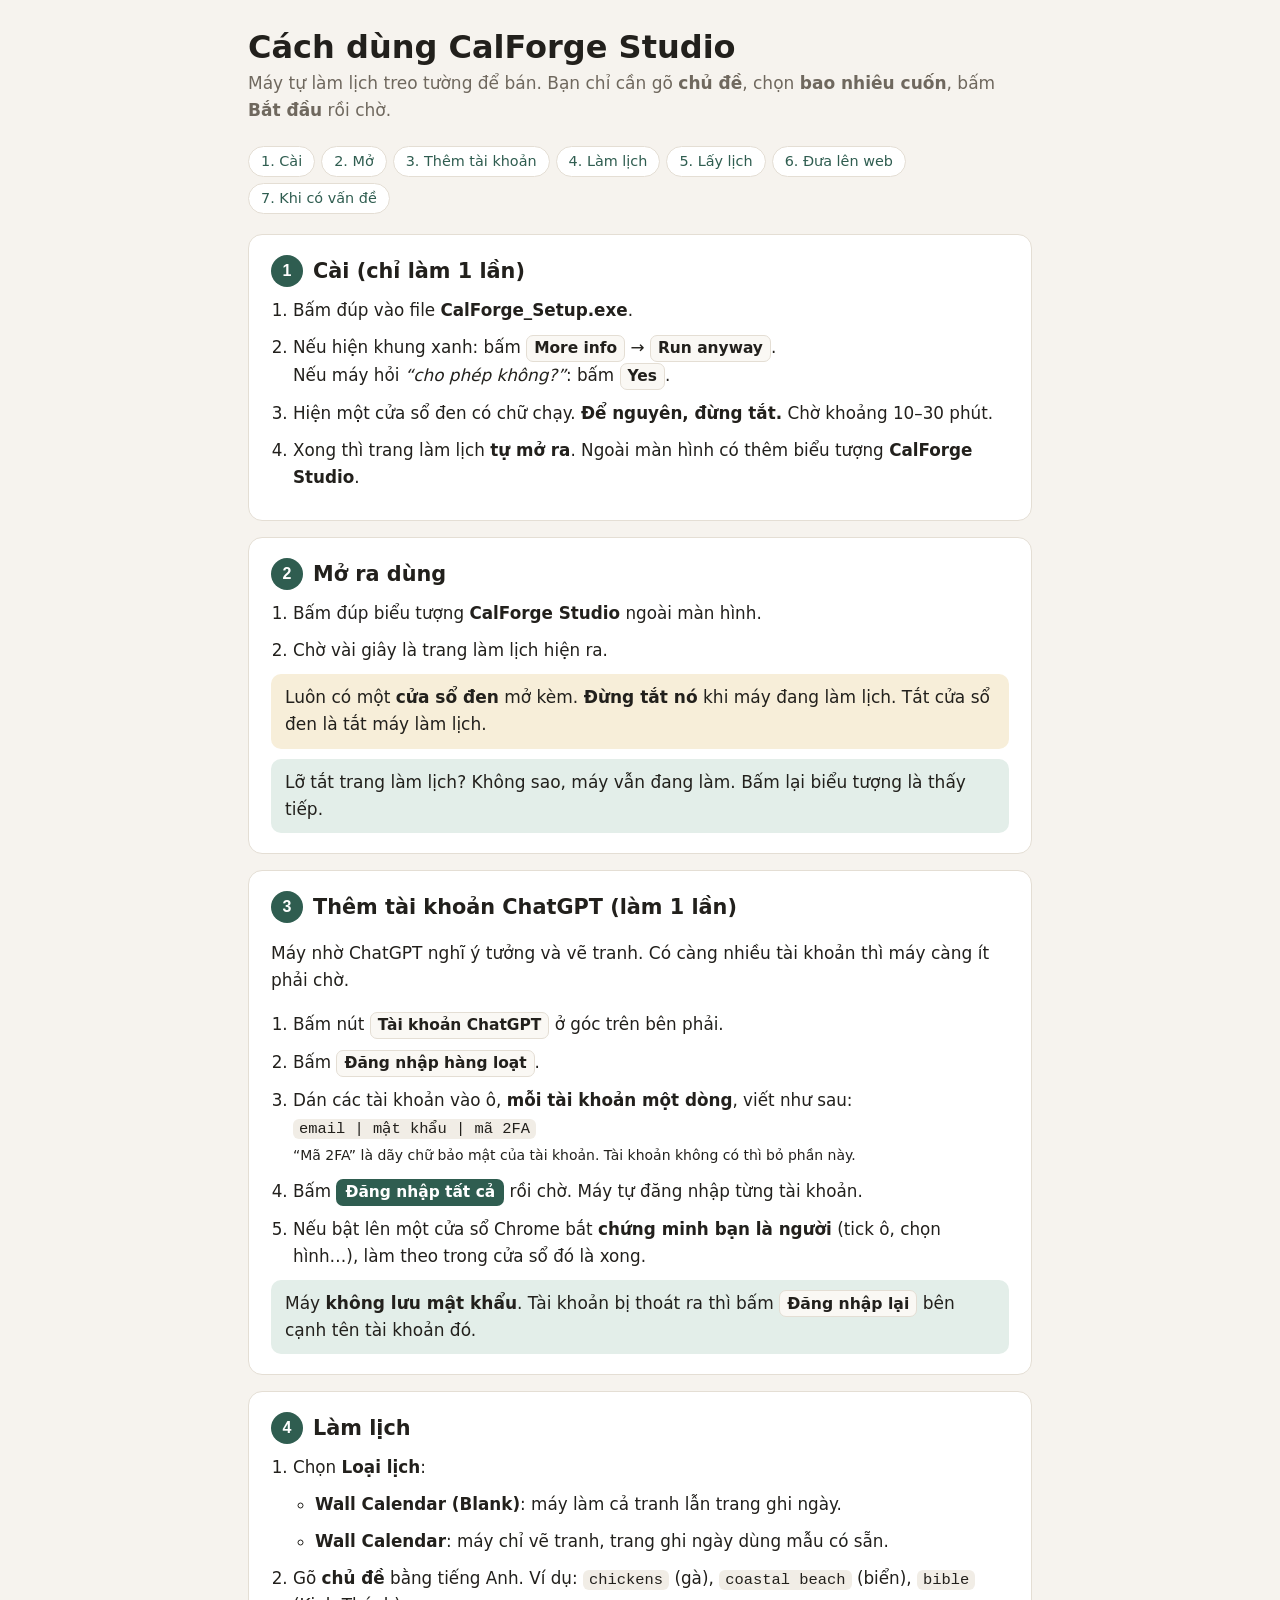
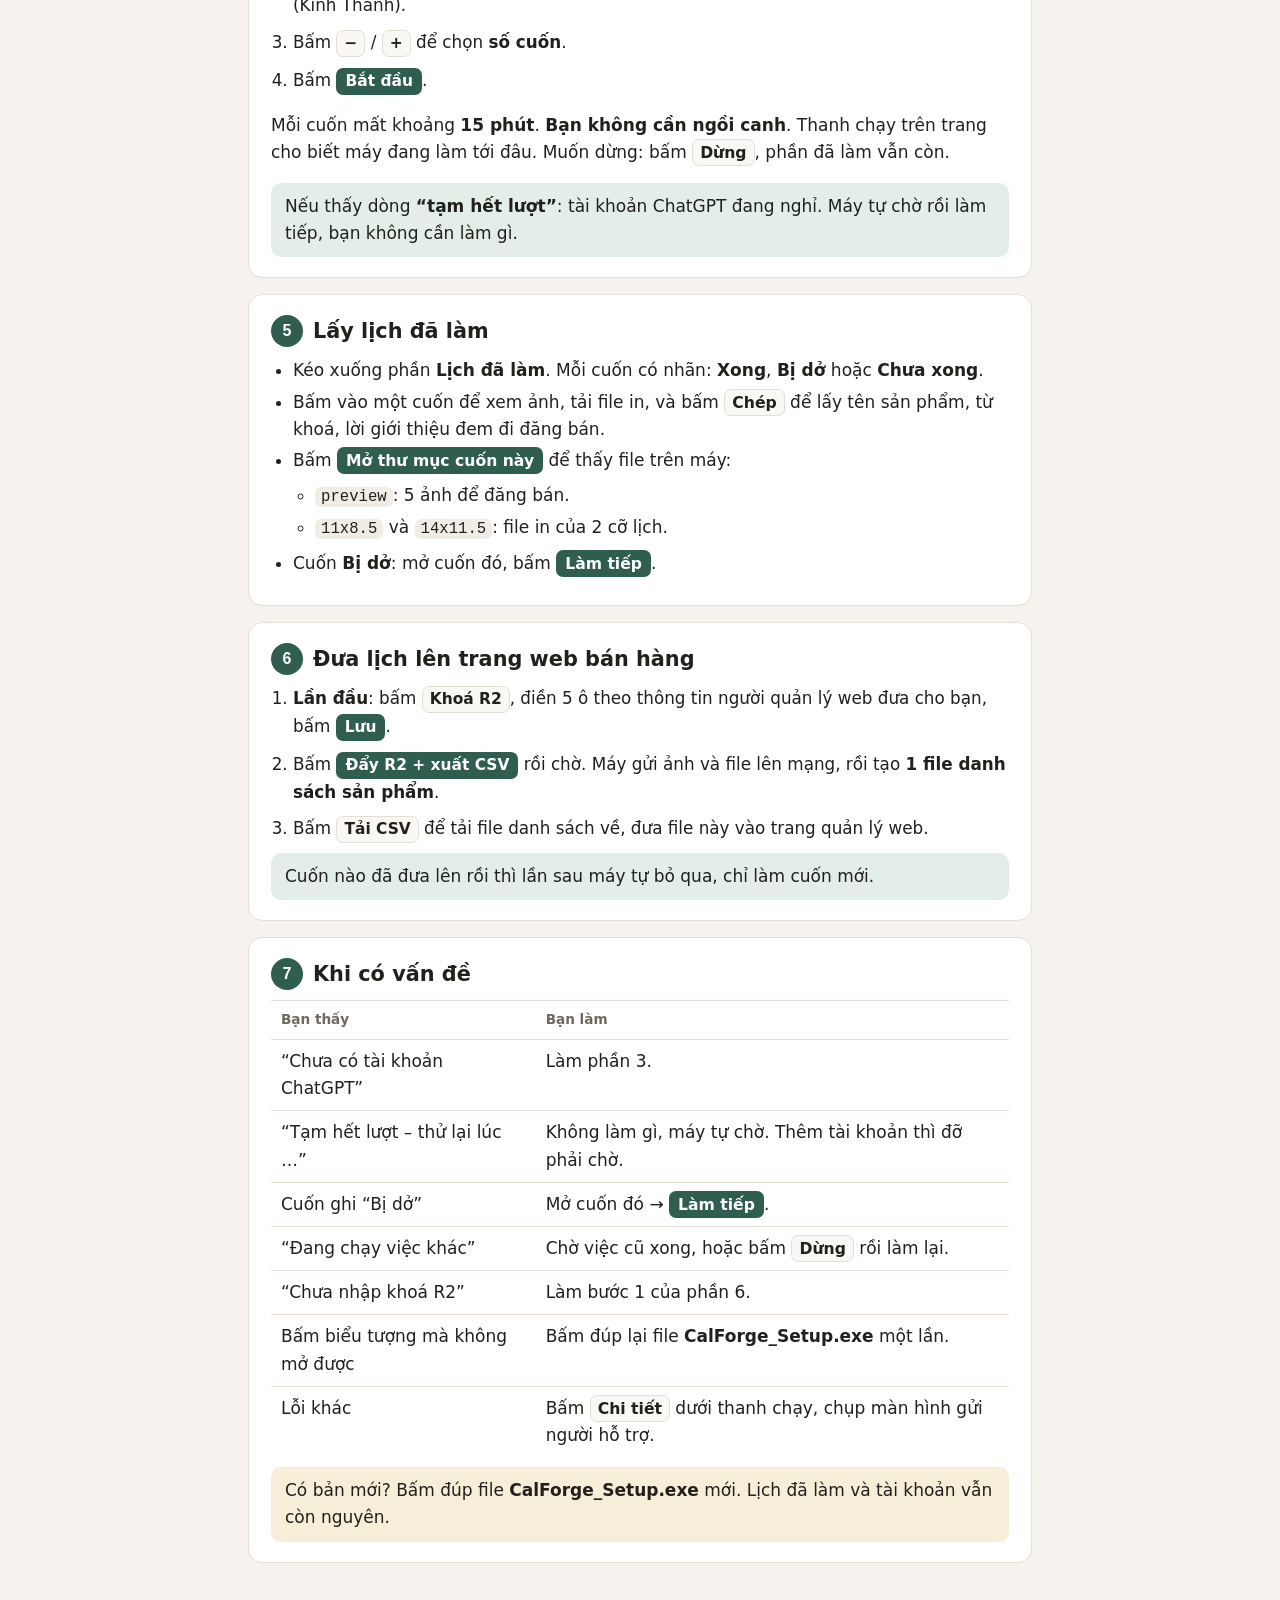
==== HUONG_DAN.html @ 466642b0 "feat: add Wall Calendar product, R2/CSV export, bulk login and installer - Split projects/ by produc" ====
<!DOCTYPE html>
<html lang="vi">
<head>
<meta charset="UTF-8">
<meta name="viewport" content="width=device-width, initial-scale=1">
<title>Hướng dẫn CalForge Studio</title>
<style>
  :root { --bg:#f6f3ee; --card:#fff; --line:#e4ded4; --text:#22201c; --muted:#6f685e; --green:#2f5d50; --soft:#e3eee9;
          --warn:#f7eed9; --bad:#b2412f; }
  * { box-sizing:border-box; }
  body { margin:0; background:var(--bg); color:var(--text); font:17px/1.6 "Segoe UI", system-ui, sans-serif; }
  main { max-width:820px; margin:0 auto; padding:28px 18px 80px; }
  h1 { font:700 2rem "Segoe UI", system-ui, sans-serif; margin:0 0 4px; }
  h2 { font:700 1.3rem "Segoe UI", system-ui, sans-serif; margin:0 0 10px; display:flex; align-items:center; gap:10px; }
  .n { display:inline-grid; place-items:center; width:32px; height:32px; border-radius:50%; background:var(--green);
       color:#fff; font:600 1rem "Segoe UI", sans-serif; flex:none; }
  .lead { color:var(--muted); margin:0 0 22px; }
  section { background:var(--card); border:1px solid var(--line); border-radius:14px; padding:20px 22px; margin:0 0 16px; }
  ol, ul { padding-left:22px; margin:8px 0; }
  li { margin:4px 0; }
  ol.big li { margin:10px 0; font-size:1.05rem; }
  b.btn { display:inline-block; padding:1px 9px; border-radius:7px; background:var(--green); color:#fff; font-weight:600;
          font-size:.92em; white-space:nowrap; }
  b.ui { display:inline-block; padding:0 7px; border:1px solid var(--line); border-radius:7px; background:#faf8f4;
         font-weight:600; font-size:.92em; white-space:nowrap; }
  code { background:#f1ede6; padding:1px 6px; border-radius:6px; font-size:.92em; }
  .tip { background:var(--soft); border-radius:10px; padding:10px 14px; margin-top:10px; }
  .warn { background:var(--warn); border-radius:10px; padding:10px 14px; margin-top:10px; }
  table { width:100%; border-collapse:collapse; margin-top:6px; }
  td, th { text-align:left; padding:8px 10px; border-top:1px solid var(--line); vertical-align:top; }
  th { color:var(--muted); font-size:.85rem; font-weight:600; }
  nav { display:flex; flex-wrap:wrap; gap:6px; margin:0 0 20px; }
  nav a { color:var(--green); text-decoration:none; background:var(--card); border:1px solid var(--line);
          border-radius:999px; padding:3px 12px; font-size:.9rem; }
</style>
</head>
<body>
<main>
  <h1>Cách dùng CalForge Studio</h1>
  <p class="lead">Máy tự làm lịch treo tường để bán. Bạn chỉ cần gõ <b>chủ đề</b>, chọn <b>bao nhiêu cuốn</b>, bấm <b>Bắt đầu</b> rồi chờ.</p>

  <nav>
    <a href="#cai">1. Cài</a><a href="#mo">2. Mở</a><a href="#tk">3. Thêm tài khoản</a>
    <a href="#lam">4. Làm lịch</a><a href="#xem">5. Lấy lịch</a><a href="#dang">6. Đưa lên web</a>
    <a href="#loi">7. Khi có vấn đề</a>
  </nav>

  <section id="cai">
    <h2><span class="n">1</span>Cài (chỉ làm 1 lần)</h2>
    <ol class="big">
      <li>Bấm đúp vào file <b>CalForge_Setup.exe</b>.</li>
      <li>Nếu hiện khung xanh: bấm <b class="ui">More info</b> → <b class="ui">Run anyway</b>.<br>
          Nếu máy hỏi <i>“cho phép không?”</i>: bấm <b class="ui">Yes</b>.</li>
      <li>Hiện một cửa sổ đen có chữ chạy. <b>Để nguyên, đừng tắt.</b> Chờ khoảng 10–30 phút.</li>
      <li>Xong thì trang làm lịch <b>tự mở ra</b>. Ngoài màn hình có thêm biểu tượng <b>CalForge Studio</b>.</li>
    </ol>
  </section>

  <section id="mo">
    <h2><span class="n">2</span>Mở ra dùng</h2>
    <ol class="big">
      <li>Bấm đúp biểu tượng <b>CalForge Studio</b> ngoài màn hình.</li>
      <li>Chờ vài giây là trang làm lịch hiện ra.</li>
    </ol>
    <div class="warn">Luôn có một <b>cửa sổ đen</b> mở kèm. <b>Đừng tắt nó</b> khi máy đang làm lịch. Tắt cửa sổ đen là tắt máy làm lịch.</div>
    <div class="tip">Lỡ tắt trang làm lịch? Không sao, máy vẫn đang làm. Bấm lại biểu tượng là thấy tiếp.</div>
  </section>

  <section id="tk">
    <h2><span class="n">3</span>Thêm tài khoản ChatGPT (làm 1 lần)</h2>
    <p>Máy nhờ ChatGPT nghĩ ý tưởng và vẽ tranh. Có càng nhiều tài khoản thì máy càng ít phải chờ.</p>
    <ol class="big">
      <li>Bấm nút <b class="ui">Tài khoản ChatGPT</b> ở góc trên bên phải.</li>
      <li>Bấm <b class="ui">Đăng nhập hàng loạt</b>.</li>
      <li>Dán các tài khoản vào ô, <b>mỗi tài khoản một dòng</b>, viết như sau:<br>
          <code>email | mật khẩu | mã 2FA</code><br>
          <small>“Mã 2FA” là dãy chữ bảo mật của tài khoản. Tài khoản không có thì bỏ phần này.</small></li>
      <li>Bấm <b class="btn">Đăng nhập tất cả</b> rồi chờ. Máy tự đăng nhập từng tài khoản.</li>
      <li>Nếu bật lên một cửa sổ Chrome bắt <b>chứng minh bạn là người</b> (tick ô, chọn hình…), làm theo trong cửa sổ đó là xong.</li>
    </ol>
    <div class="tip">Máy <b>không lưu mật khẩu</b>. Tài khoản bị thoát ra thì bấm <b class="ui">Đăng nhập lại</b> bên cạnh tên tài khoản đó.</div>
  </section>

  <section id="lam">
    <h2><span class="n">4</span>Làm lịch</h2>
    <ol class="big">
      <li>Chọn <b>Loại lịch</b>:
        <ul>
          <li><b>Wall Calendar (Blank)</b>: máy làm cả tranh lẫn trang ghi ngày.</li>
          <li><b>Wall Calendar</b>: máy chỉ vẽ tranh, trang ghi ngày dùng mẫu có sẵn.</li>
        </ul></li>
      <li>Gõ <b>chủ đề</b> bằng tiếng Anh. Ví dụ: <code>chickens</code> (gà), <code>coastal beach</code> (biển), <code>bible</code> (Kinh Thánh).</li>
      <li>Bấm <b class="ui">−</b> / <b class="ui">+</b> để chọn <b>số cuốn</b>.</li>
      <li>Bấm <b class="btn">Bắt đầu</b>.</li>
    </ol>
    <p>Mỗi cuốn mất khoảng <b>15 phút</b>. <b>Bạn không cần ngồi canh</b>. Thanh chạy trên trang cho biết máy đang làm tới đâu.
       Muốn dừng: bấm <b class="ui">Dừng</b>, phần đã làm vẫn còn.</p>
    <div class="tip">Nếu thấy dòng <b>“tạm hết lượt”</b>: tài khoản ChatGPT đang nghỉ. Máy tự chờ rồi làm tiếp, bạn không cần làm gì.</div>
  </section>

  <section id="xem">
    <h2><span class="n">5</span>Lấy lịch đã làm</h2>
    <ul>
      <li>Kéo xuống phần <b>Lịch đã làm</b>. Mỗi cuốn có nhãn: <b>Xong</b>, <b>Bị dở</b> hoặc <b>Chưa xong</b>.</li>
      <li>Bấm vào một cuốn để xem ảnh, tải file in, và bấm <b class="ui">Chép</b> để lấy tên sản phẩm, từ khoá, lời giới thiệu đem đi đăng bán.</li>
      <li>Bấm <b class="btn">Mở thư mục cuốn này</b> để thấy file trên máy:
        <ul>
          <li><code>preview</code>: 5 ảnh để đăng bán.</li>
          <li><code>11x8.5</code> và <code>14x11.5</code>: file in của 2 cỡ lịch.</li>
        </ul></li>
      <li>Cuốn <b>Bị dở</b>: mở cuốn đó, bấm <b class="btn">Làm tiếp</b>.</li>
    </ul>
  </section>

  <section id="dang">
    <h2><span class="n">6</span>Đưa lịch lên trang web bán hàng</h2>
    <ol class="big">
      <li><b>Lần đầu</b>: bấm <b class="ui">Khoá R2</b>, điền 5 ô theo thông tin người quản lý web đưa cho bạn, bấm <b class="btn">Lưu</b>.</li>
      <li>Bấm <b class="btn">Đẩy R2 + xuất CSV</b> rồi chờ. Máy gửi ảnh và file lên mạng, rồi tạo <b>1 file danh sách sản phẩm</b>.</li>
      <li>Bấm <b class="ui">Tải CSV</b> để tải file danh sách về, đưa file này vào trang quản lý web.</li>
    </ol>
    <div class="tip">Cuốn nào đã đưa lên rồi thì lần sau máy tự bỏ qua, chỉ làm cuốn mới.</div>
  </section>

  <section id="loi">
    <h2><span class="n">7</span>Khi có vấn đề</h2>
    <table>
      <tr><th>Bạn thấy</th><th>Bạn làm</th></tr>
      <tr><td>“Chưa có tài khoản ChatGPT”</td><td>Làm phần 3.</td></tr>
      <tr><td>“Tạm hết lượt – thử lại lúc …”</td><td>Không làm gì, máy tự chờ. Thêm tài khoản thì đỡ phải chờ.</td></tr>
      <tr><td>Cuốn ghi “Bị dở”</td><td>Mở cuốn đó → <b class="btn">Làm tiếp</b>.</td></tr>
      <tr><td>“Đang chạy việc khác”</td><td>Chờ việc cũ xong, hoặc bấm <b class="ui">Dừng</b> rồi làm lại.</td></tr>
      <tr><td>“Chưa nhập khoá R2”</td><td>Làm bước 1 của phần 6.</td></tr>
      <tr><td>Bấm biểu tượng mà không mở được</td><td>Bấm đúp lại file <b>CalForge_Setup.exe</b> một lần.</td></tr>
      <tr><td>Lỗi khác</td><td>Bấm <b class="ui">Chi tiết</b> dưới thanh chạy, chụp màn hình gửi người hỗ trợ.</td></tr>
    </table>
    <div class="warn">Có bản mới? Bấm đúp file <b>CalForge_Setup.exe</b> mới. Lịch đã làm và tài khoản vẫn còn nguyên.</div>
  </section>
</main>
</body>
</html>
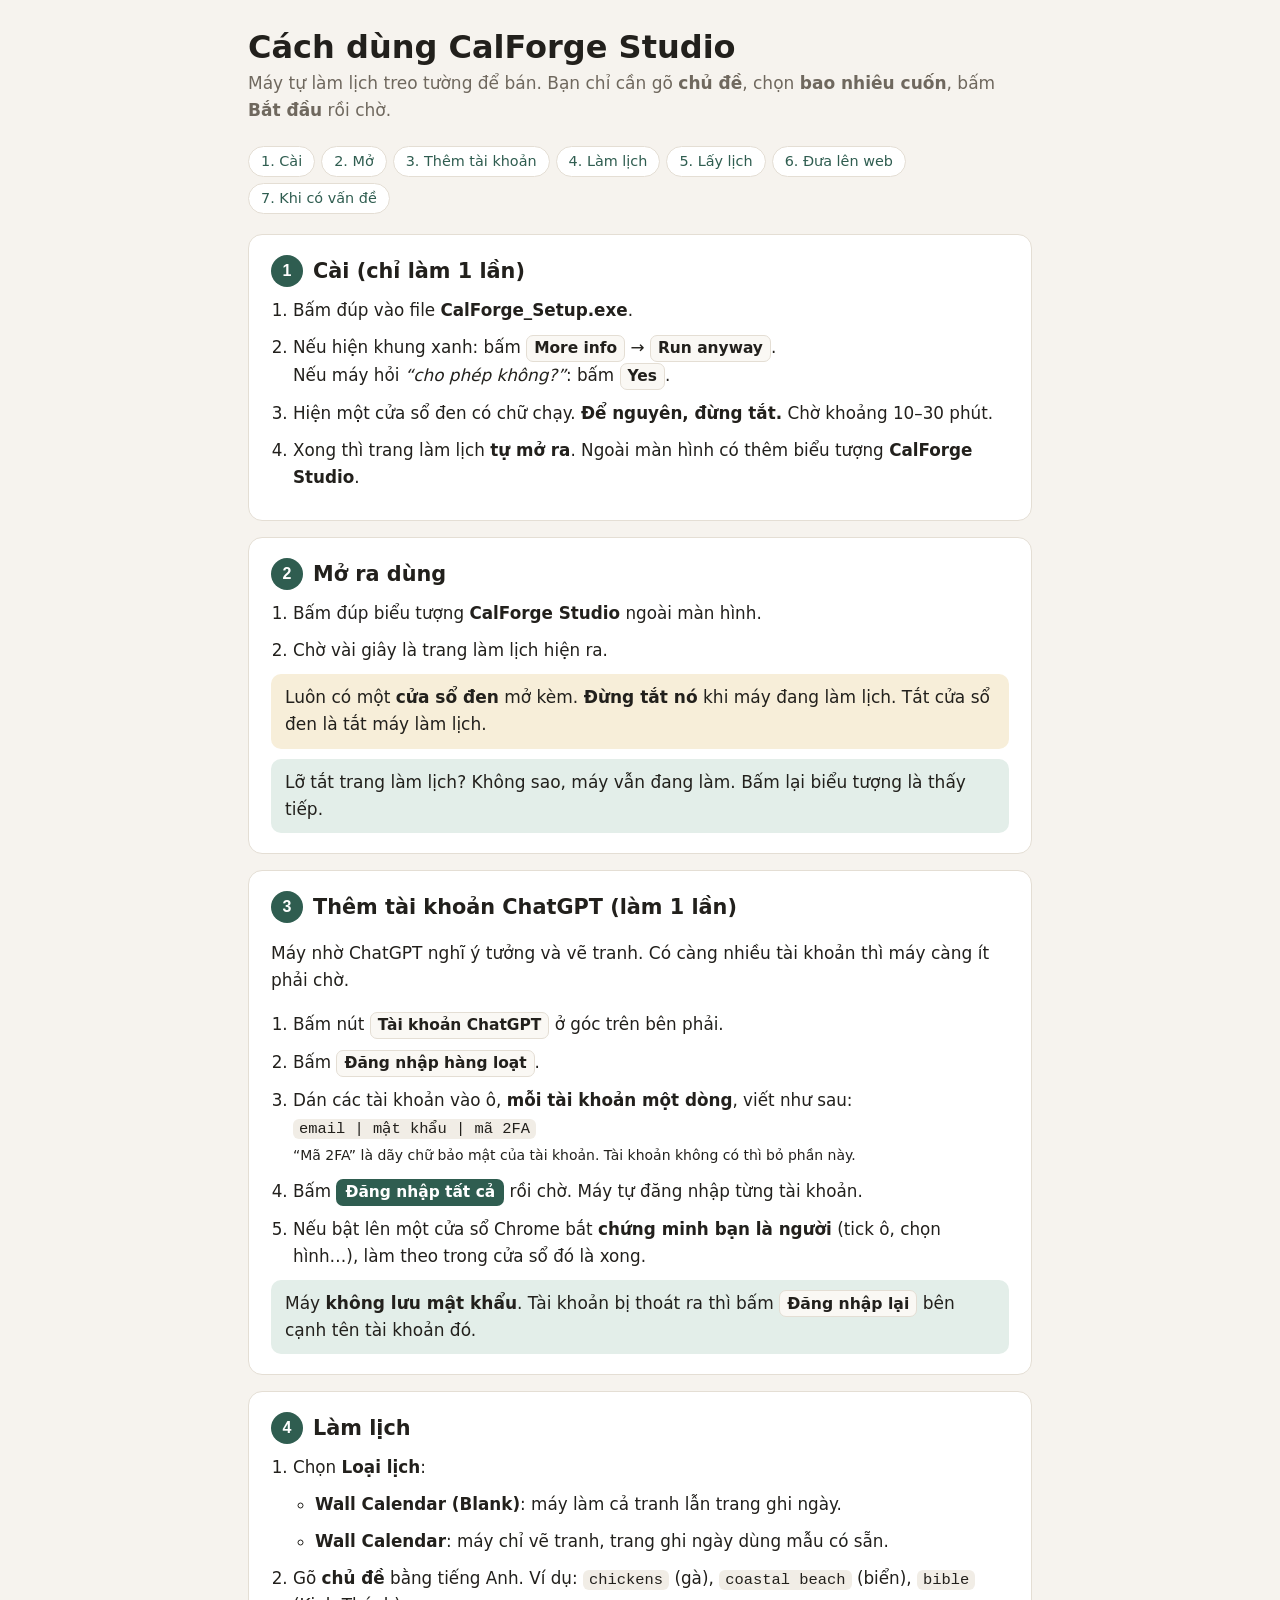
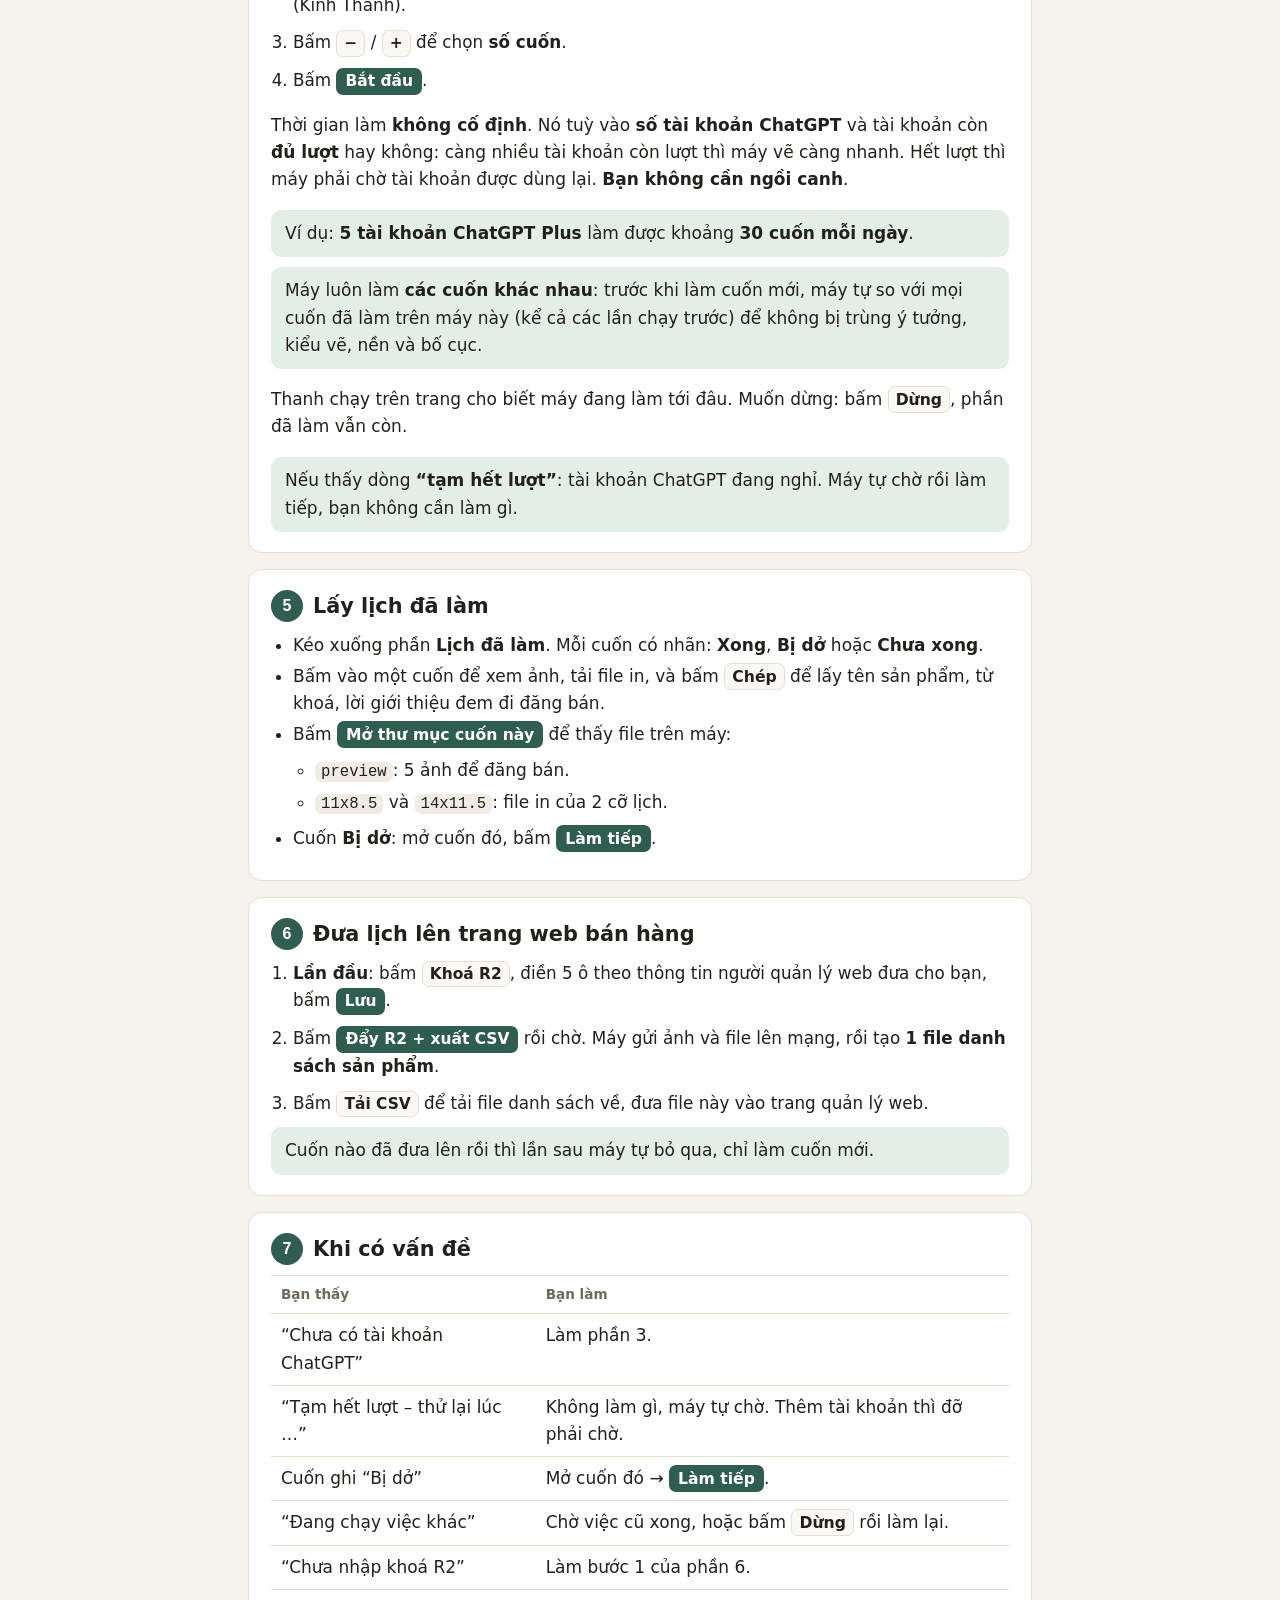
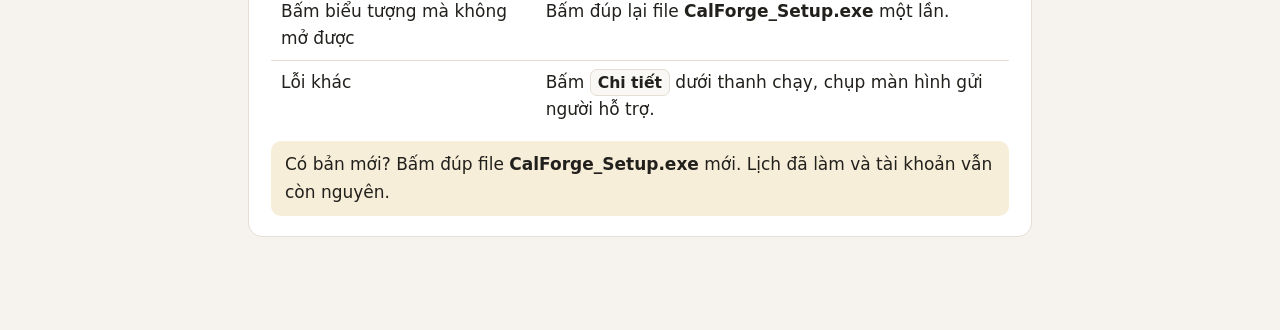
==== commit 3b51f1be: "fix: allow re-login after account deletion, drop Printify from UI, update guide" ====
--- a/HUONG_DAN.html
+++ b/HUONG_DAN.html
@@ -93,7 +93,13 @@
       <li>Bấm <b class="ui">−</b> / <b class="ui">+</b> để chọn <b>số cuốn</b>.</li>
       <li>Bấm <b class="btn">Bắt đầu</b>.</li>
     </ol>
-    <p>Mỗi cuốn mất khoảng <b>15 phút</b>. <b>Bạn không cần ngồi canh</b>. Thanh chạy trên trang cho biết máy đang làm tới đâu.
+    <p>Thời gian làm <b>không cố định</b>. Nó tuỳ vào <b>số tài khoản ChatGPT</b> và tài khoản còn <b>đủ lượt</b> hay không:
+       càng nhiều tài khoản còn lượt thì máy vẽ càng nhanh. Hết lượt thì máy phải chờ tài khoản được dùng lại.
+       <b>Bạn không cần ngồi canh</b>.</p>
+    <div class="tip">Ví dụ: <b>5 tài khoản ChatGPT Plus</b> làm được khoảng <b>30 cuốn mỗi ngày</b>.</div>
+    <div class="tip">Máy luôn làm <b>các cuốn khác nhau</b>: trước khi làm cuốn mới, máy tự so với mọi cuốn đã làm trên máy này
+       (kể cả các lần chạy trước) để không bị trùng ý tưởng, kiểu vẽ, nền và bố cục.</div>
+    <p>Thanh chạy trên trang cho biết máy đang làm tới đâu.
        Muốn dừng: bấm <b class="ui">Dừng</b>, phần đã làm vẫn còn.</p>
     <div class="tip">Nếu thấy dòng <b>“tạm hết lượt”</b>: tài khoản ChatGPT đang nghỉ. Máy tự chờ rồi làm tiếp, bạn không cần làm gì.</div>
   </section>
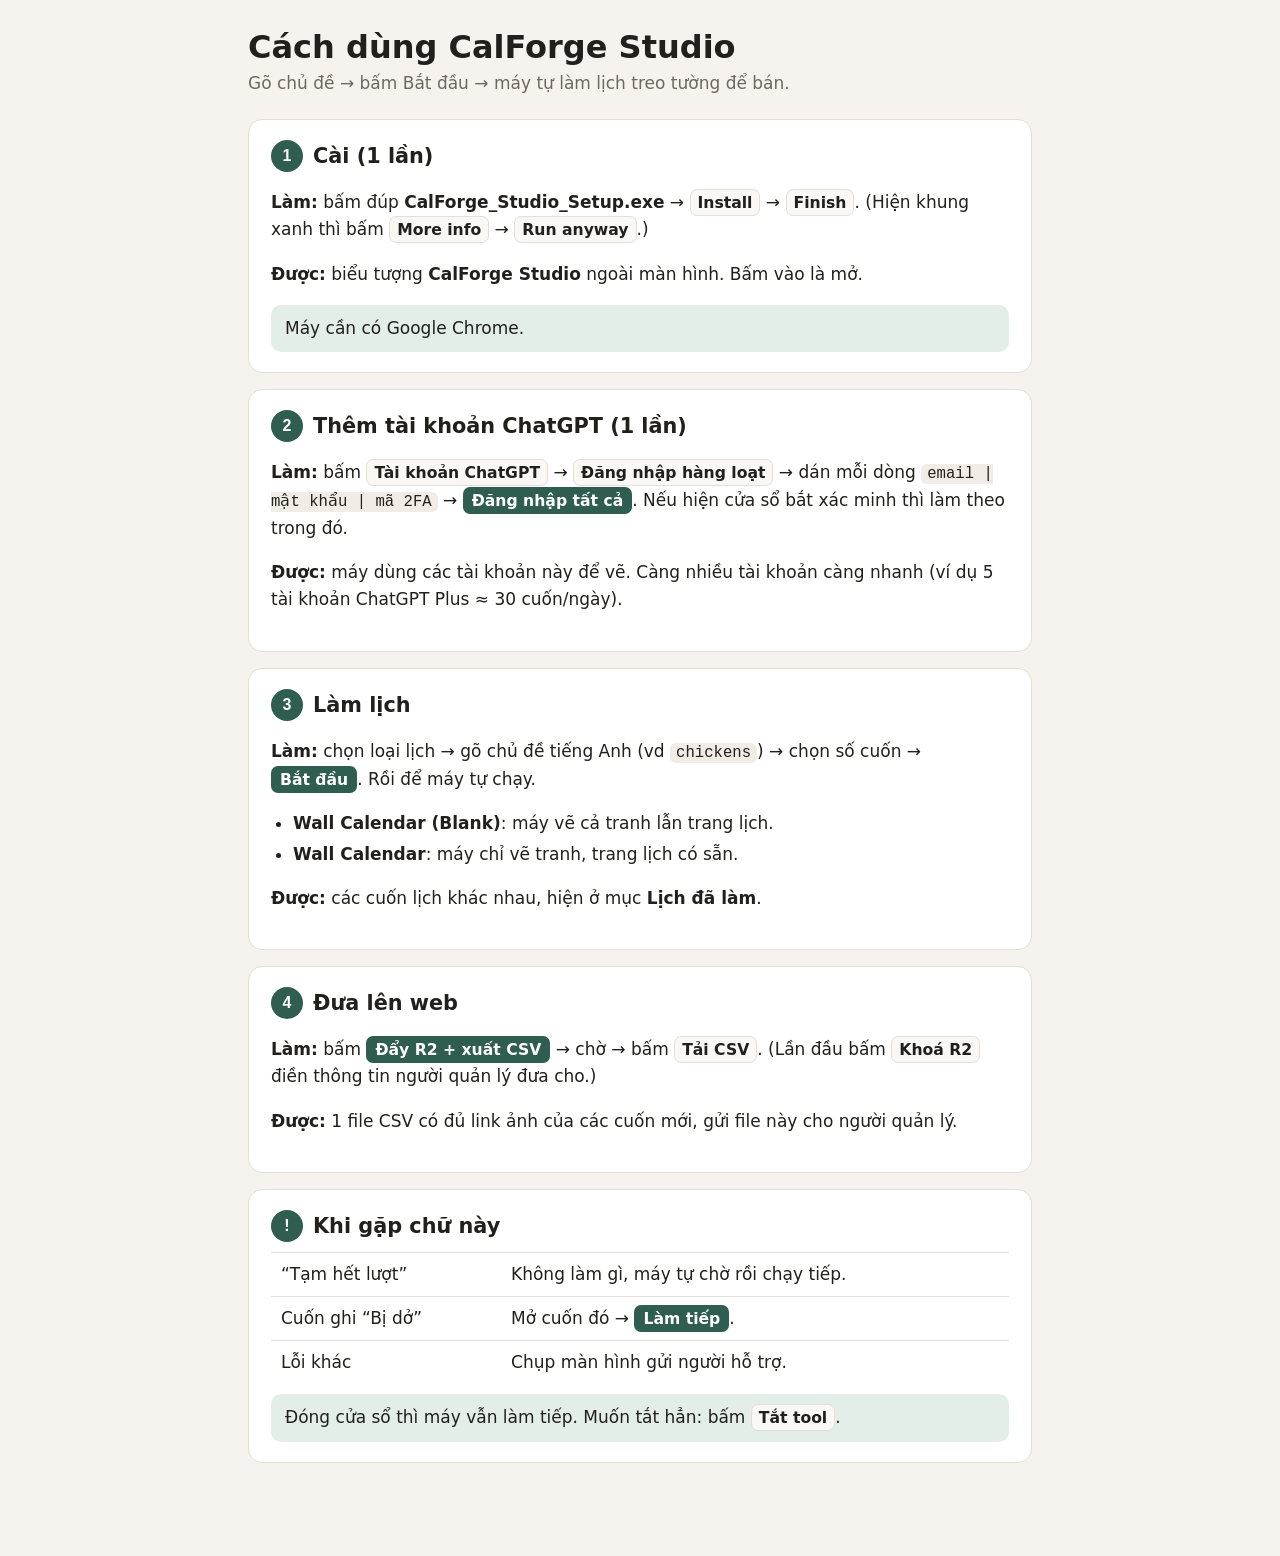
==== commit d919b738: "fix: edit ui" ====
--- a/HUONG_DAN.html
+++ b/HUONG_DAN.html
@@ -37,110 +37,50 @@
 <body>
 <main>
   <h1>Cách dùng CalForge Studio</h1>
-  <p class="lead">Máy tự làm lịch treo tường để bán. Bạn chỉ cần gõ <b>chủ đề</b>, chọn <b>bao nhiêu cuốn</b>, bấm <b>Bắt đầu</b> rồi chờ.</p>
+  <p class="lead">Gõ chủ đề → bấm Bắt đầu → máy tự làm lịch treo tường để bán.</p>
 
-  <nav>
-    <a href="#cai">1. Cài</a><a href="#mo">2. Mở</a><a href="#tk">3. Thêm tài khoản</a>
-    <a href="#lam">4. Làm lịch</a><a href="#xem">5. Lấy lịch</a><a href="#dang">6. Đưa lên web</a>
-    <a href="#loi">7. Khi có vấn đề</a>
-  </nav>
-
-  <section id="cai">
-    <h2><span class="n">1</span>Cài (chỉ làm 1 lần)</h2>
-    <ol class="big">
-      <li>Bấm đúp vào file <b>CalForge_Setup.exe</b>.</li>
-      <li>Nếu hiện khung xanh: bấm <b class="ui">More info</b> → <b class="ui">Run anyway</b>.<br>
-          Nếu máy hỏi <i>“cho phép không?”</i>: bấm <b class="ui">Yes</b>.</li>
-      <li>Hiện một cửa sổ đen có chữ chạy. <b>Để nguyên, đừng tắt.</b> Chờ khoảng 10–30 phút.</li>
-      <li>Xong thì trang làm lịch <b>tự mở ra</b>. Ngoài màn hình có thêm biểu tượng <b>CalForge Studio</b>.</li>
-    </ol>
+  <section>
+    <h2><span class="n">1</span>Cài (1 lần)</h2>
+    <p><b>Làm:</b> bấm đúp <b>CalForge_Studio_Setup.exe</b> → <b class="ui">Install</b> → <b class="ui">Finish</b>.
+       (Hiện khung xanh thì bấm <b class="ui">More info</b> → <b class="ui">Run anyway</b>.)</p>
+    <p><b>Được:</b> biểu tượng <b>CalForge Studio</b> ngoài màn hình. Bấm vào là mở.</p>
+    <div class="tip">Máy cần có Google Chrome.</div>
   </section>
 
-  <section id="mo">
-    <h2><span class="n">2</span>Mở ra dùng</h2>
-    <ol class="big">
-      <li>Bấm đúp biểu tượng <b>CalForge Studio</b> ngoài màn hình.</li>
-      <li>Chờ vài giây là trang làm lịch hiện ra.</li>
-    </ol>
-    <div class="warn">Luôn có một <b>cửa sổ đen</b> mở kèm. <b>Đừng tắt nó</b> khi máy đang làm lịch. Tắt cửa sổ đen là tắt máy làm lịch.</div>
-    <div class="tip">Lỡ tắt trang làm lịch? Không sao, máy vẫn đang làm. Bấm lại biểu tượng là thấy tiếp.</div>
+  <section>
+    <h2><span class="n">2</span>Thêm tài khoản ChatGPT (1 lần)</h2>
+    <p><b>Làm:</b> bấm <b class="ui">Tài khoản ChatGPT</b> → <b class="ui">Đăng nhập hàng loạt</b> → dán mỗi dòng
+       <code>email | mật khẩu | mã 2FA</code> → <b class="btn">Đăng nhập tất cả</b>.
+       Nếu hiện cửa sổ bắt xác minh thì làm theo trong đó.</p>
+    <p><b>Được:</b> máy dùng các tài khoản này để vẽ. Càng nhiều tài khoản càng nhanh
+       (ví dụ 5 tài khoản ChatGPT Plus ≈ 30 cuốn/ngày).</p>
   </section>
 
-  <section id="tk">
-    <h2><span class="n">3</span>Thêm tài khoản ChatGPT (làm 1 lần)</h2>
-    <p>Máy nhờ ChatGPT nghĩ ý tưởng và vẽ tranh. Có càng nhiều tài khoản thì máy càng ít phải chờ.</p>
-    <ol class="big">
-      <li>Bấm nút <b class="ui">Tài khoản ChatGPT</b> ở góc trên bên phải.</li>
-      <li>Bấm <b class="ui">Đăng nhập hàng loạt</b>.</li>
-      <li>Dán các tài khoản vào ô, <b>mỗi tài khoản một dòng</b>, viết như sau:<br>
-          <code>email | mật khẩu | mã 2FA</code><br>
-          <small>“Mã 2FA” là dãy chữ bảo mật của tài khoản. Tài khoản không có thì bỏ phần này.</small></li>
-      <li>Bấm <b class="btn">Đăng nhập tất cả</b> rồi chờ. Máy tự đăng nhập từng tài khoản.</li>
-      <li>Nếu bật lên một cửa sổ Chrome bắt <b>chứng minh bạn là người</b> (tick ô, chọn hình…), làm theo trong cửa sổ đó là xong.</li>
-    </ol>
-    <div class="tip">Máy <b>không lưu mật khẩu</b>. Tài khoản bị thoát ra thì bấm <b class="ui">Đăng nhập lại</b> bên cạnh tên tài khoản đó.</div>
+  <section>
+    <h2><span class="n">3</span>Làm lịch</h2>
+    <p><b>Làm:</b> chọn loại lịch → gõ chủ đề tiếng Anh (vd <code>chickens</code>) → chọn số cuốn → <b class="btn">Bắt đầu</b>. Rồi để máy tự chạy.</p>
+    <ul>
+      <li><b>Wall Calendar (Blank)</b>: máy vẽ cả tranh lẫn trang lịch.</li>
+      <li><b>Wall Calendar</b>: máy chỉ vẽ tranh, trang lịch có sẵn.</li>
+    </ul>
+    <p><b>Được:</b> các cuốn lịch khác nhau, hiện ở mục <b>Lịch đã làm</b>.</p>
   </section>
 
-  <section id="lam">
-    <h2><span class="n">4</span>Làm lịch</h2>
-    <ol class="big">
-      <li>Chọn <b>Loại lịch</b>:
-        <ul>
-          <li><b>Wall Calendar (Blank)</b>: máy làm cả tranh lẫn trang ghi ngày.</li>
-          <li><b>Wall Calendar</b>: máy chỉ vẽ tranh, trang ghi ngày dùng mẫu có sẵn.</li>
-        </ul></li>
-      <li>Gõ <b>chủ đề</b> bằng tiếng Anh. Ví dụ: <code>chickens</code> (gà), <code>coastal beach</code> (biển), <code>bible</code> (Kinh Thánh).</li>
-      <li>Bấm <b class="ui">−</b> / <b class="ui">+</b> để chọn <b>số cuốn</b>.</li>
-      <li>Bấm <b class="btn">Bắt đầu</b>.</li>
-    </ol>
-    <p>Thời gian làm <b>không cố định</b>. Nó tuỳ vào <b>số tài khoản ChatGPT</b> và tài khoản còn <b>đủ lượt</b> hay không:
-       càng nhiều tài khoản còn lượt thì máy vẽ càng nhanh. Hết lượt thì máy phải chờ tài khoản được dùng lại.
-       <b>Bạn không cần ngồi canh</b>.</p>
-    <div class="tip">Ví dụ: <b>5 tài khoản ChatGPT Plus</b> làm được khoảng <b>30 cuốn mỗi ngày</b>.</div>
-    <div class="tip">Máy luôn làm <b>các cuốn khác nhau</b>: trước khi làm cuốn mới, máy tự so với mọi cuốn đã làm trên máy này
-       (kể cả các lần chạy trước) để không bị trùng ý tưởng, kiểu vẽ, nền và bố cục.</div>
-    <p>Thanh chạy trên trang cho biết máy đang làm tới đâu.
-       Muốn dừng: bấm <b class="ui">Dừng</b>, phần đã làm vẫn còn.</p>
-    <div class="tip">Nếu thấy dòng <b>“tạm hết lượt”</b>: tài khoản ChatGPT đang nghỉ. Máy tự chờ rồi làm tiếp, bạn không cần làm gì.</div>
+  <section>
+    <h2><span class="n">4</span>Đưa lên web</h2>
+    <p><b>Làm:</b> bấm <b class="btn">Đẩy R2 + xuất CSV</b> → chờ → bấm <b class="ui">Tải CSV</b>.
+       (Lần đầu bấm <b class="ui">Khoá R2</b> điền thông tin người quản lý đưa cho.)</p>
+    <p><b>Được:</b> 1 file CSV có đủ link ảnh của các cuốn mới, gửi file này cho người quản lý.</p>
   </section>
 
-  <section id="xem">
-    <h2><span class="n">5</span>Lấy lịch đã làm</h2>
-    <ul>
-      <li>Kéo xuống phần <b>Lịch đã làm</b>. Mỗi cuốn có nhãn: <b>Xong</b>, <b>Bị dở</b> hoặc <b>Chưa xong</b>.</li>
-      <li>Bấm vào một cuốn để xem ảnh, tải file in, và bấm <b class="ui">Chép</b> để lấy tên sản phẩm, từ khoá, lời giới thiệu đem đi đăng bán.</li>
-      <li>Bấm <b class="btn">Mở thư mục cuốn này</b> để thấy file trên máy:
-        <ul>
-          <li><code>preview</code>: 5 ảnh để đăng bán.</li>
-          <li><code>11x8.5</code> và <code>14x11.5</code>: file in của 2 cỡ lịch.</li>
-        </ul></li>
-      <li>Cuốn <b>Bị dở</b>: mở cuốn đó, bấm <b class="btn">Làm tiếp</b>.</li>
-    </ul>
-  </section>
-
-  <section id="dang">
-    <h2><span class="n">6</span>Đưa lịch lên trang web bán hàng</h2>
-    <ol class="big">
-      <li><b>Lần đầu</b>: bấm <b class="ui">Khoá R2</b>, điền 5 ô theo thông tin người quản lý web đưa cho bạn, bấm <b class="btn">Lưu</b>.</li>
-      <li>Bấm <b class="btn">Đẩy R2 + xuất CSV</b> rồi chờ. Máy gửi ảnh và file lên mạng, rồi tạo <b>1 file danh sách sản phẩm</b>.</li>
-      <li>Bấm <b class="ui">Tải CSV</b> để tải file danh sách về, đưa file này vào trang quản lý web.</li>
-    </ol>
-    <div class="tip">Cuốn nào đã đưa lên rồi thì lần sau máy tự bỏ qua, chỉ làm cuốn mới.</div>
-  </section>
-
-  <section id="loi">
-    <h2><span class="n">7</span>Khi có vấn đề</h2>
+  <section>
+    <h2><span class="n">!</span>Khi gặp chữ này</h2>
     <table>
-      <tr><th>Bạn thấy</th><th>Bạn làm</th></tr>
-      <tr><td>“Chưa có tài khoản ChatGPT”</td><td>Làm phần 3.</td></tr>
-      <tr><td>“Tạm hết lượt – thử lại lúc …”</td><td>Không làm gì, máy tự chờ. Thêm tài khoản thì đỡ phải chờ.</td></tr>
+      <tr><td>“Tạm hết lượt”</td><td>Không làm gì, máy tự chờ rồi chạy tiếp.</td></tr>
       <tr><td>Cuốn ghi “Bị dở”</td><td>Mở cuốn đó → <b class="btn">Làm tiếp</b>.</td></tr>
-      <tr><td>“Đang chạy việc khác”</td><td>Chờ việc cũ xong, hoặc bấm <b class="ui">Dừng</b> rồi làm lại.</td></tr>
-      <tr><td>“Chưa nhập khoá R2”</td><td>Làm bước 1 của phần 6.</td></tr>
-      <tr><td>Bấm biểu tượng mà không mở được</td><td>Bấm đúp lại file <b>CalForge_Setup.exe</b> một lần.</td></tr>
-      <tr><td>Lỗi khác</td><td>Bấm <b class="ui">Chi tiết</b> dưới thanh chạy, chụp màn hình gửi người hỗ trợ.</td></tr>
+      <tr><td>Lỗi khác</td><td>Chụp màn hình gửi người hỗ trợ.</td></tr>
     </table>
-    <div class="warn">Có bản mới? Bấm đúp file <b>CalForge_Setup.exe</b> mới. Lịch đã làm và tài khoản vẫn còn nguyên.</div>
+    <div class="tip">Đóng cửa sổ thì máy vẫn làm tiếp. Muốn tắt hẳn: bấm <b class="ui">Tắt tool</b>.</div>
   </section>
 </main>
 </body>
